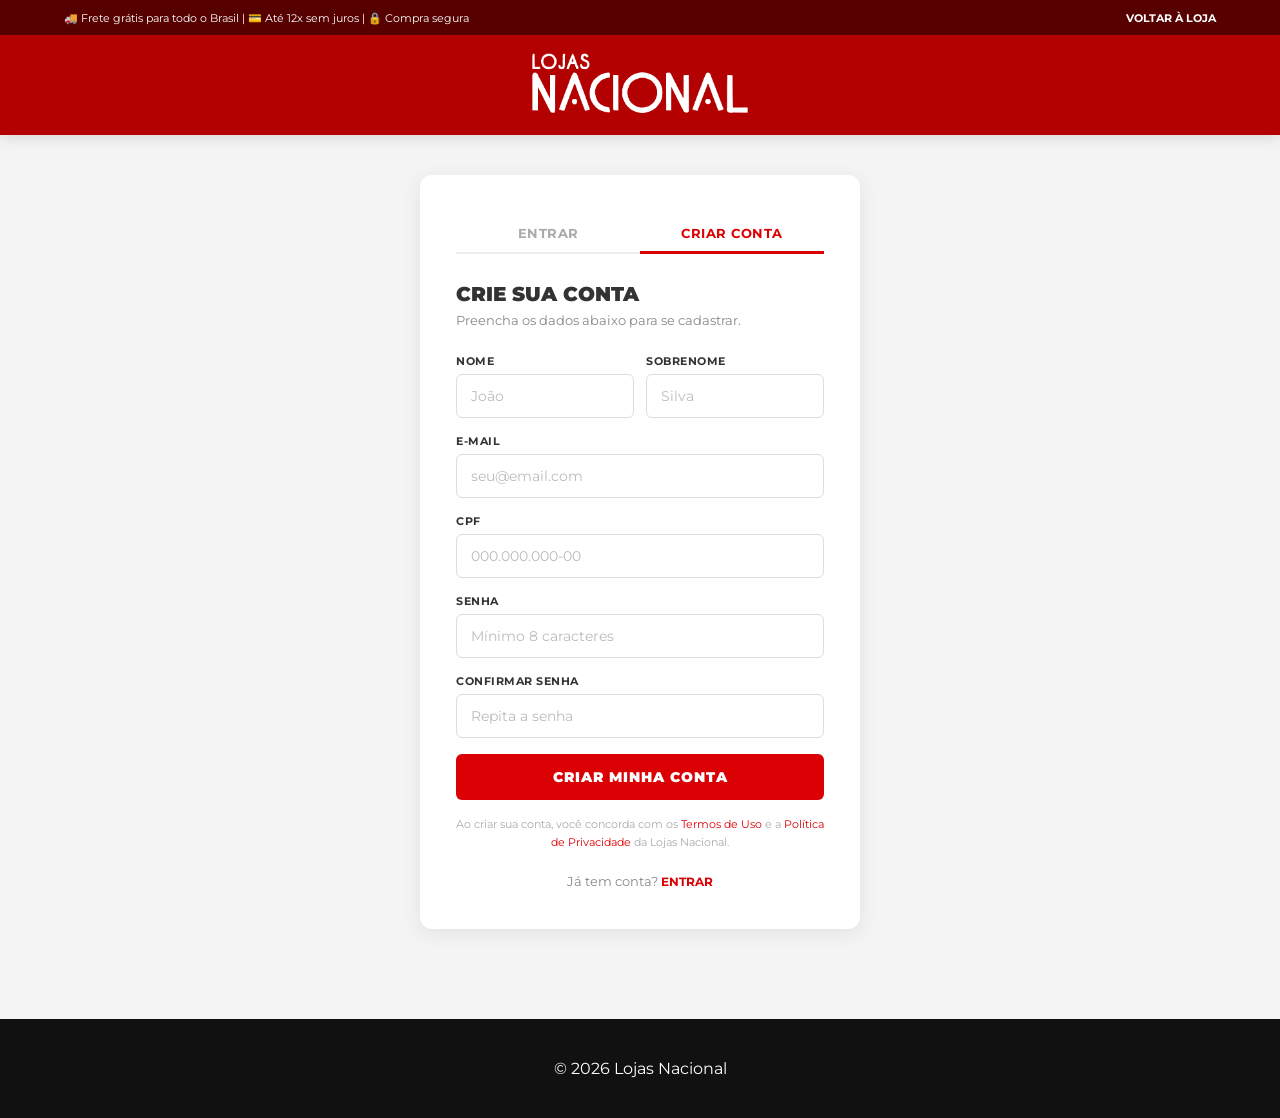
==== pages/cadastro.html @ df6f3bd4 "atualiiição do e-commerce" ====
<!DOCTYPE html>
<html lang="pt-BR">
<head>
  <meta charset="UTF-8">
  <meta name="viewport" content="width=device-width, initial-scale=1.0">
  <title>Cadastro - Lojas Nacional</title>
  <link rel="stylesheet" href="../assets/css/style.css">
  <link rel="stylesheet" href="../assets/css/auth.css">
  <link rel="icon" href="../assets/images/favicon/favicon.ico" type="image/x-icon">
</head>
<body>

  <header class="header">
    <div class="headerTopo">
      <div class="infoHeader">
        <p>🚚 Frete grátis para todo o Brasil | 💳 Até 12x sem juros | 🔒 Compra segura</p>
      </div>
      <div class="linksHeaderTopo">
        <a href="../index.html">Voltar à loja</a>
      </div>
    </div>
    <div class="headerMain" style="justify-content: center;">
      <a href="../index.html">
        <img src="../assets/images/Logo_FundoTransp.png" alt="Lojas Nacional" class="logo">
      </a>
    </div>
  </header>

  <div class="auth-page">
    <div class="auth-wrapper">
      <div class="auth-card">

        <div class="auth-tab-bar">
          <a href="login.html" class="auth-tab">Entrar</a>
          <a href="cadastro.html" class="auth-tab active">Criar Conta</a>
        </div>

        <h1 class="auth-title">Crie sua conta</h1>
        <p class="auth-sub">Preencha os dados abaixo para se cadastrar.</p>

        <form class="auth-form" action="#" method="POST">

          <div class="auth-field-row">
            <div class="auth-field">
              <label for="nome">Nome</label>
              <input type="text" id="nome" name="nome" placeholder="João" required>
            </div>
            <div class="auth-field">
              <label for="sobrenome">Sobrenome</label>
              <input type="text" id="sobrenome" name="sobrenome" placeholder="Silva" required>
            </div>
          </div>

          <div class="auth-field">
            <label for="email">E-mail</label>
            <input type="email" id="email" name="email" placeholder="seu@email.com" required>
          </div>

          <div class="auth-field">
            <label for="cpf">CPF</label>
            <input type="text" id="cpf" name="cpf" placeholder="000.000.000-00" maxlength="14" required>
          </div>

          <div class="auth-field">
            <label for="senha">Senha</label>
            <input type="password" id="senha" name="senha" placeholder="Mínimo 8 caracteres" minlength="8" required>
          </div>

          <div class="auth-field">
            <label for="senha-confirm">Confirmar senha</label>
            <input type="password" id="senha-confirm" name="senha-confirm" placeholder="Repita a senha" required>
          </div>

          <button type="submit" class="auth-btn-primary">Criar minha conta</button>

        </form>

        <p class="auth-terms">
          Ao criar sua conta, você concorda com os
          <a href="#">Termos de Uso</a> e a <a href="#">Política de Privacidade</a>
          da Lojas Nacional.
        </p>

        <p class="auth-switch">Já tem conta? <a href="login.html">Entrar</a></p>

      </div>
    </div>
  </div>

  <footer class="footer">
    <p>© 2026 Lojas Nacional</p>
  </footer>

</body>
</html>
---- assets/css/style.css ----
/* Importação da Fonte */
@import url('https://fonts.googleapis.com/css2?family=Montserrat:wght@400;700;900&display=swap');

:root {
    --primary: #db0004;
    --primary-dark: #560000;
    --primary-main: #b30000;
    --secondary: #ffffff;
    --text-white: #ffffff;
    --text-dark: #333333;
    --gray-bg: #f4f4f4;
    --shadow: 0 4px 12px rgba(0, 0, 0, 0.1);
    --header-height: 135px;
    --transition: all 0.3s cubic-bezier(0.4, 0, 0.2, 1);
}

/* Variáveis para Dark Mode */
[data-theme="dark"] {
    --gray-bg: #121212;
    --text-dark: #f4f4f4;
    --secondary: #1e1e1e;
    --shadow: 0 4px 12px rgba(0, 0, 0, 0.5);
}

* { margin: 0; padding: 0; box-sizing: border-box; font-family: 'Montserrat', sans-serif; }

body {
    background: var(--gray-bg);
    color: var(--text-dark);
    transition: background 0.3s ease;
    padding-top: var(--header-height); /* Evita que o conteúdo suba para baixo do header fixo */
}

/* --- HEADER DINÂMICO --- */
.header {
    display: flex;
    flex-direction: column;
    position: fixed;
    top: 0;
    width: 100%;
    z-index: 1000;
    transition: var(--transition);
    box-shadow: var(--shadow);
}

/* Estados do JS */
.header.scrolled { transform: translateY(-35px); } /* Sobe o topo de promoções */
.header.hide { transform: translateY(-100%); }   /* Esconde tudo ao rolar pra baixo */

/* TOPO */
.headerTopo {
    display: flex;
    justify-content: space-between;
    align-items: center;
    background: var(--primary-dark);
    color: var(--text-white);
    height: 35px;
    padding: 0 5%;
    font-size: 11px;
}

.infoHeader { overflow: hidden; flex: 1; }
.marquee-track {
    display: inline-flex;
    white-space: nowrap;
    animation: marquee 25s linear infinite;
}
@keyframes marquee {
    from { transform: translateX(0); }
    to   { transform: translateX(-50%); }
}

.linksHeaderTopo { display: flex; align-items: center; gap: 15px; }
.linksHeaderTopo a { color: var(--text-white); text-decoration: none; text-transform: uppercase; font-weight: 700; }

.theme-btn {
    background: transparent;
    border: 1px solid white;
    color: white;
    padding: 2px 8px;
    border-radius: 4px;
    cursor: pointer;
}

/* HEADER PRINCIPAL */
.headerMain {
    display: flex;
    justify-content: space-between;
    align-items: center;
    background: var(--primary-main);
    padding: 0 5%;
    height: 100px;
    transition: var(--transition);
}

.logo { height: 60px; transition: 0.3s; }

/* BUSCA */
.search-bar {
    display: flex;
    flex: 1;
    max-width: 500px;
    margin: 0 40px;
    height: 45px;
}
.search-bar input {
    width: 100%;
    padding: 0 15px;
    border-radius: 5px 0 0 5px;
    border: none;
    outline: none;
}
.search-bar button {
    padding: 0 15px;
    background: white;
    border: none;
    border-left: 1px solid #ddd;
    border-radius: 0 5px 5px 0;
    cursor: pointer;
}
.search-bar button img { width: 18px; }

/* NAV */
.nav { display: flex; align-items: center; gap: 20px; }
.nav a {
    color: white;
    text-decoration: none;
    font-weight: 700;
    font-size: 13px;
    text-transform: uppercase;
}
.nav-active { border-bottom: 2px solid white; }

.cart-link {
    background: rgba(0,0,0,0.2);
    padding: 8px 15px;
    border-radius: 20px;
}

/* CARDS DE PRODUTO (Dark Mode Adaptável) */
.product-card {
    background: var(--secondary);
    color: var(--text-dark);
    padding: 20px;
    border-radius: 12px;
    box-shadow: var(--shadow);
}
.container {
    height: 100%;
    margin: 30px 60px;
}

/* --- BANNER --- */
.banner {
    display: grid;
    grid-template-columns: 2fr 1fr; /* 2 partes para o grande, 1 para os pequenos */
    grid-template-rows: 190px 190px; /* Define uma altura fixa para as duas linhas */
    gap: 15px;
    padding: 20px 5%;
    max-width: 1400px;
    margin: 0 auto;
}

/* BANNER PRINCIPAL (ESQUERDA) */
.bannerDestaque {
    grid-row: 1 / span 2;
    position: relative;
    /* Usando sua imagem de fundo */
    background-image: linear-gradient(rgba(0,0,0,0.4), rgba(0,0,0,0.4)), 
                      url('../images/FotoDestaquePrincipal.jpeg');
    background-size: cover;
    background-position: center;
    border-radius: 15px;
    display: flex;
    justify-content: center; /* Centraliza horizontalmente */
    padding: 30px; /* Espaço das bordas */
    height: 100%; /* Garante que ocupa a altura do grid */
}

.bannerConteudo {
    display: flex;
    flex-direction: column;
    justify-content: space-between; /* Título no topo, botão no fim */
    align-items: center; /* Centraliza os itens na largura */
    height: 100%; /* Ocupa toda a altura disponível do banner */
    width: 100%;
}

.bannerConteudo h2 {
    font-size: 2.8rem;
    font-weight: 900;
    color: white;
    text-transform: uppercase;
    text-align: center;
    margin: 0; /* Remove margens que podem desalinhá-lo */
}

.bannerConteudo button {
    background-color: var(--primary);
    color: white;
    border: none;
    padding: 15px 40px;
    font-weight: 800;
    text-transform: uppercase;
    border-radius: 5px;
    cursor: pointer;
    transition: 0.3s;
    /* Garante que o botão não suba */
    margin-top: auto; 
}

.bannerConteudo button:hover {
    background-color: var(--primary-main);
    transform: scale(1.05);
}

/* BANNERS MENORES (DIREITA) */
.bannerMenor {
    background-size: cover;
    background-position: center;
    border-radius: 15px;
    display: flex;
    justify-content: center;
    align-items: center;
    color: white;
    transition: 0.3s;
    cursor: pointer;
    position: relative;
}

.bannerMenor h1 {
    font-size: 1.5rem;
    font-weight: 800;
    text-transform: uppercase;
    z-index: 2;
    text-shadow: 2px 2px 5px rgba(0,0,0,0.5);
}

.destaque1 {
    background-image: linear-gradient(rgba(0,0,0,0.3), rgba(0,0,0,0.3)), url('../images/FotoDestaque1.jpeg');
}

.destaque2 {
    background-image: linear-gradient(rgba(0,0,0,0.3), rgba(0,0,0,0.3)), url('../images/FotoDestaque2.jpeg');
}

.bannerMenor:hover {
    transform: translateY(-5px);
    filter: brightness(1.1);
}

/* RESPONSIVIDADE (Celular) */
@media (max-width: 900px) {
    .banner {
        grid-template-columns: 1fr;
        grid-template-rows: auto;
        height: auto;
    }
    .bannerDestaque {
        grid-row: auto;
        height: 350px;
        padding: 20px;
    }
    .bannerConteudo h2 { font-size: 1.8rem; }
}
.categorias-container {
    padding: 40px 5%;
    background-color: var(--secondary-color);
    width: 100%;
    display: flex;
    flex-direction: column;
    align-items: center; /* Centraliza o título e o grid na página */
}

.categorias-grid {
    display: flex;
    justify-content: center; /* Centraliza os itens horizontalmente */
    flex-wrap: wrap;        /* Faz os itens descerem para a linha de baixo se não couberem */
    gap: 30px;              /* Aumenta o afastamento entre os ícones */
    width: 100%;
    max-width: 1200px;      /* Impede que os ícones fiquem espalhados demais em telas ultra-wide */
}

.categoria-item {
    display: flex;
    flex-direction: column;
    align-items: center;
    width: 110px;           /* Largura fixa para manter o alinhamento do texto */
    transition: transform 0.3s ease;
}

.categoria-item:hover {
    transform: translateY(-5px);
}

.categoria-item .circulo {
    width: 90px;
    height: 90px;
    background-color: #f9f9f9;
    border-radius: 50%;
    display: flex;
    justify-content: center;
    align-items: center;
    border: 1px solid #eeeeee;
    margin-bottom: 12px;
    overflow: hidden;
    transition: 0.3s;
    /* O SEGREDO ESTÁ AQUI: */
    padding: 15px; /* Cria o afastamento interno para a imagem não tocar na borda */
}

.categoria-item:hover .circulo {
    border-color: var(--primary-color);
    box-shadow: 0 4px 15px rgba(0,0,0,0.1);
}

.categoria-item img {
    width: 100%;
    height: 100%;
    /* Garante que a imagem apareça inteira sem cortes */
    object-fit: contain; 
}

.categoria-item span {
    font-size: 13px;
    font-weight: 600;
    color: var(--text-color-dark);
    text-align: center;
}



/* --- PRODUTOS --- */
.products {
    display: grid;
    grid-template-columns: repeat(auto-fit, minmax(280px, 1fr));
    gap: 30px;
    padding: 50px 5%;
    max-width: 1300px;
    margin: 0 auto;
}

.product-card {
    background: white;
    padding: 20px;
    border-radius: 12px;
    text-align: center;
    box-shadow: 0 2px 8px rgba(0,0,0,0.05);
    transition: 0.3s;
}

.product-card:hover {
    transform: translateY(-5px);
    box-shadow: var(--shadow);
}

.product-card img {
    width: 100%;
    height: 200px;
    object-fit: contain; /* Melhor para fotos de produtos não cortarem */
    margin-bottom: 15px;
}

.product-card h3 {
    font-size: 1.1rem;
    margin-bottom: 10px;
}

.product-card p {
    color: var(--primary);
    font-weight: 900;
    font-size: 1.4rem;
    margin-bottom: 15px;
}

.product-card button {
    background: var(--primary);
    color: white;
    border: none;
    padding: 12px 30px;
    border-radius: 5px;
    font-weight: 700;
    text-transform: uppercase;
    cursor: pointer;
    width: 100%;
    transition: 0.3s;
}

.product-card button:hover {
    background: var(--primary-main);
}

/* --- FOOTER --- */
.footer {
    text-align: center;
    padding: 40px;
    background: #111;
    color: white;
    margin-top: 50px;
}

/* --- AJUSTES DE RESPONSIVIDADE GERAL --- */

/* Ajuste do Container principal para não "esmagar" no celular */
.container {
    height: 100%;
    margin: 20px auto;
    padding: 0 15px; /* Reduzi a margem lateral de 60px para 15px em telas menores */
}

/* --- HEADER RESPONSIVO --- */
@media (max-width: 768px) {
    .headerTopo {
        display: none; /* Esconde o topo com frete grátis no celular para economizar espaço */
    }

    .headerMain {
        flex-direction: column; /* Empilha Logo, Busca e Nav */
        height: auto;
        padding: 15px;
        gap: 15px;
    }

    .search-bar {
        margin: 0;
        width: 100%; /* Busca ocupa a largura toda */
        order: 2;    /* Fica no meio */
    }

    .logo {
        height: 50px;
        order: 1;    /* Fica no topo */
    }

    nav {
        order: 3;    /* Links ficam embaixo */
        display: flex;
        justify-content: center;
        flex-wrap: wrap;
        gap: 10px;
    }

    nav a {
        margin-left: 0;
        font-size: 12px;
    }
}

/* --- BANNER RESPONSIVO (Refinado) --- */
@media (max-width: 900px) {
    .banner {
        grid-template-columns: 1fr; /* Vira uma coluna única */
        grid-template-rows: auto;
        padding: 10px;
    }

    .bannerDestaque {
        grid-row: auto;
        height: 300px; /* Altura fixa para não ficar gigante */
    }

    .bannerConteudo h2 {
        font-size: 1.8rem;
    }

    .bannerMenor {
        height: 150px; /* Altura menor para os banners secundários */
    }
}

/* --- GRID DE PRODUTOS --- */
/* O auto-fit que você já usa é ótimo, apenas ajuste o tamanho mínimo */
.products {
    grid-template-columns: repeat(auto-fit, minmax(160px, 1fr)); /* Cabe 2 produtos por linha no celular */
    gap: 15px;
    padding: 20px 0;
}

@media (max-width: 480px) {
    .product-card {
        padding: 10px;
    }
    
    .product-card h3 {
        font-size: 0.9rem;
    }
    
    .product-card p {
        font-size: 1.1rem;
    }

    .product-card img {
        height: 150px;
    }
}

/* --- CATEGORIAS --- */
/* Adiciona um scroll horizontal se os ícones não couberem */
@media (max-width: 600px) {
    .categorias-grid {
        justify-content: flex-start;
        overflow-x: auto;
        padding: 10px;
        flex-wrap: nowrap; /* Força o scroll horizontal no mobile */
        -webkit-overflow-scrolling: touch;
    }
    
    .categoria-item {
        flex: 0 0 auto; /* Impede os ícones de encolherem */
    }
}
---- assets/css/auth.css ----
.auth-page {
    background: #f4f4f4;
    min-height: calc(100vh - 135px);
    display: flex;
    align-items: center;
    justify-content: center;
    padding: 40px 16px;
}

.auth-wrapper {
    width: 100%;
    display: flex;
    justify-content: center;
}

.auth-card {
    background: white;
    border-radius: 12px;
    padding: 40px 36px;
    width: 100%;
    max-width: 440px;
    box-shadow: 0 4px 20px rgba(0, 0, 0, 0.08);
}


.auth-tab-bar {
    display: flex;
    border-bottom: 2px solid #eeeeee;
    margin-bottom: 28px;
}

.auth-tab {
    flex: 1;
    padding: 10px;
    text-align: center;
    font-size: 13px;
    font-weight: 700;
    text-transform: uppercase;
    text-decoration: none;
    color: #aaaaaa;
    border-bottom: 3px solid transparent;
    margin-bottom: -2px;
    transition: 0.2s;
    letter-spacing: 0.5px;
}

.auth-tab.active {
    color: #db0004;
    border-bottom-color: #db0004;
}

.auth-tab:hover:not(.active) {
    color: #333333;
}


.auth-title {
    font-size: 20px;
    font-weight: 900;
    color: #333333;
    text-transform: uppercase;
    margin-bottom: 6px;
}

.auth-sub {
    font-size: 13px;
    color: #888888;
    margin-bottom: 26px;
}


.auth-form {
    display: flex;
    flex-direction: column;
}

.auth-field {
    margin-bottom: 16px;
    display: flex;
    flex-direction: column;
}

.auth-field label {
    font-size: 11px;
    font-weight: 700;
    text-transform: uppercase;
    color: #333333;
    margin-bottom: 6px;
    letter-spacing: 0.5px;
}

.auth-field input {
    padding: 12px 14px;
    border: 1.5px solid #dddddd;
    border-radius: 6px;
    font-size: 14px;
    font-family: 'Montserrat', sans-serif;
    color: #333333;
    outline: none;
    transition: border-color 0.2s;
    background: white;
}

.auth-field input:focus {
    border-color: #db0004;
}

.auth-field input::placeholder {
    color: #bbbbbb;
}


.auth-field-row {
    display: flex;
    gap: 12px;
    width: 100%;
    overflow: hidden;
}

.auth-field-row .auth-field {
    flex: 1;
    min-width: 0;
}


.auth-field-row .auth-field {
    flex: 1;
}


.auth-forgot {
    display: block;
    text-align: right;
    font-size: 11px;
    color: #db0004;
    font-weight: 700;
    text-decoration: none;
    text-transform: uppercase;
    letter-spacing: 0.5px;
    margin-top: -8px;
    margin-bottom: 20px;
    transition: opacity 0.2s;
}

.auth-forgot:hover {
    text-decoration: underline;
}


.auth-btn-primary {
    width: 100%;
    padding: 14px;
    background: #db0004;
    color: white;
    border: none;
    border-radius: 6px;
    font-size: 14px;
    font-weight: 900;
    text-transform: uppercase;
    letter-spacing: 1px;
    font-family: 'Montserrat', sans-serif;
    cursor: pointer;
    transition: background 0.2s;
}

.auth-btn-primary:hover {
    background: #b30000;
}


.auth-divider {
    display: flex;
    align-items: center;
    gap: 10px;
    margin: 20px 0;
}

.auth-divider-line {
    flex: 1;
    height: 1px;
    background: #eeeeee;
    display: block;
}

.auth-divider-text {
    font-size: 12px;
    color: #aaaaaa;
    font-weight: 600;
}


.auth-btn-google {
    width: 100%;
    padding: 12px;
    background: white;
    border: 1.5px solid #dddddd;
    border-radius: 6px;
    font-size: 13px;
    font-weight: 700;
    font-family: 'Montserrat', sans-serif;
    color: #333333;
    cursor: pointer;
    display: flex;
    align-items: center;
    justify-content: center;
    gap: 10px;
    transition: background 0.2s;
}

.auth-btn-google:hover {
    background: #f8f8f8;
}


.auth-switch {
    text-align: center;
    margin-top: 22px;
    font-size: 13px;
    color: #888888;
}

.auth-switch a {
    color: #db0004;
    font-weight: 700;
    text-decoration: none;
    text-transform: uppercase;
    font-size: 12px;
}

.auth-switch a:hover {
    text-decoration: underline;
}

.auth-terms {
    font-size: 11px;
    color: #aaaaaa;
    text-align: center;
    margin-top: 16px;
    line-height: 1.6;
}

.auth-terms a {
    color: #db0004;
    text-decoration: none;
}

.auth-terms a:hover {
    text-decoration: underline;
}


@media (max-width: 480px) {
    .auth-card {
        padding: 28px 20px;
    }

    .auth-field-row {
        flex-direction: column;
        gap: 0;
    }

    .auth-title {
        font-size: 17px;
    }
}
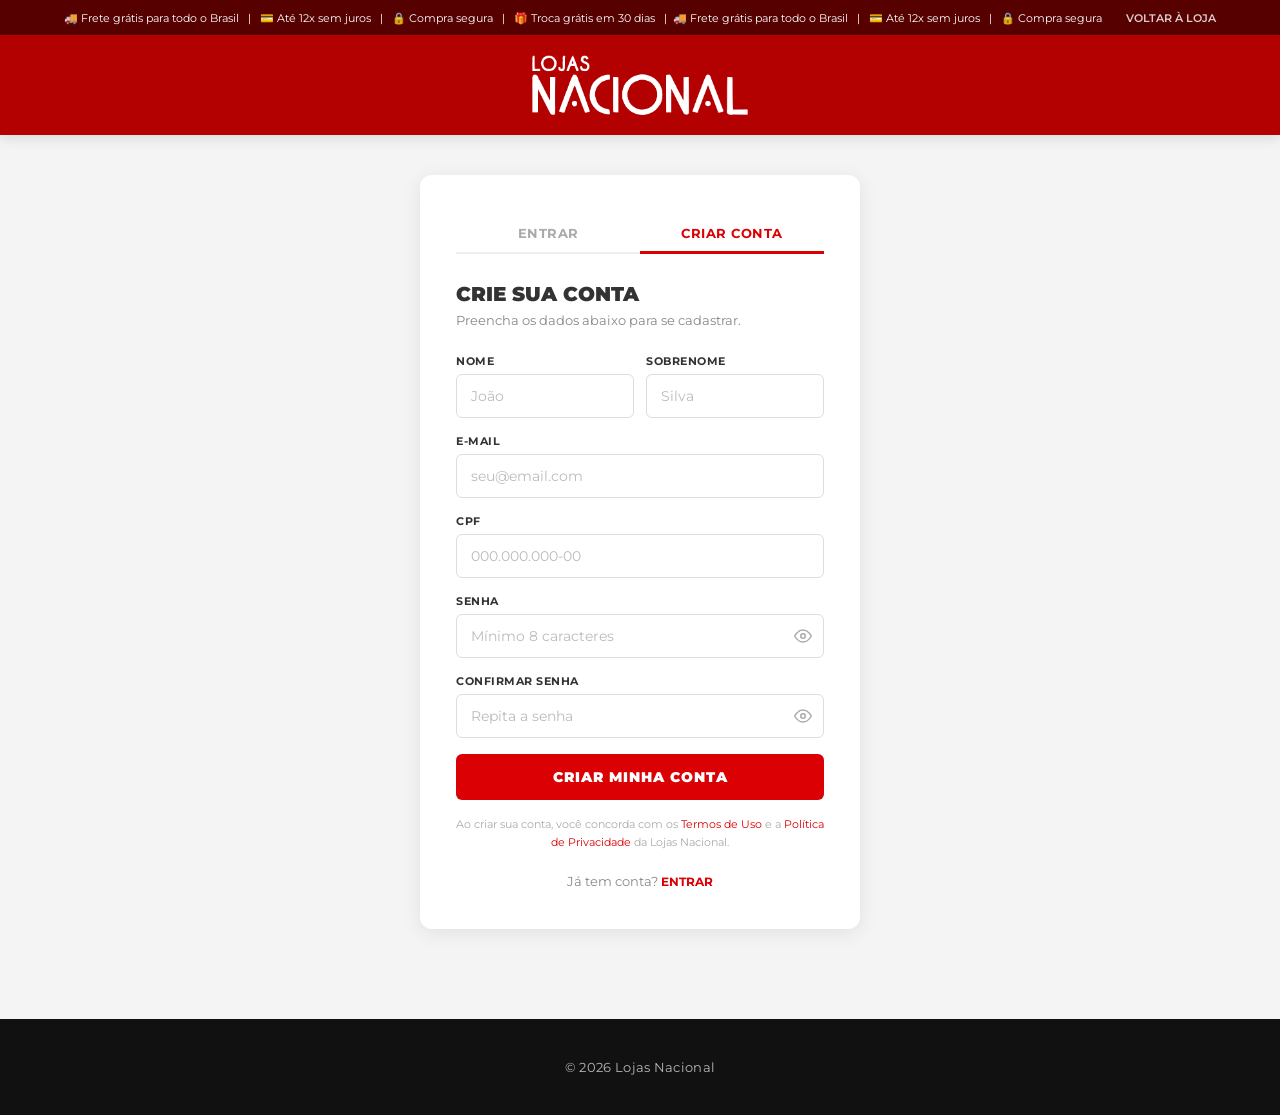
==== commit dec29188: "Atualização Carrinho" ====
--- a/pages/cadastro.html
+++ b/pages/cadastro.html
@@ -13,7 +13,12 @@
   <header class="header">
     <div class="headerTopo">
       <div class="infoHeader">
-        <p>🚚 Frete grátis para todo o Brasil | 💳 Até 12x sem juros | 🔒 Compra segura</p>
+        <div class="marquee-wrap">
+          <div class="marquee-track">
+            <span>🚚 Frete grátis para todo o Brasil &nbsp;&nbsp;|&nbsp;&nbsp; 💳 Até 12x sem juros &nbsp;&nbsp;|&nbsp;&nbsp; 🔒 Compra segura &nbsp;&nbsp;|&nbsp;&nbsp; 🎁 Troca grátis em 30 dias &nbsp;&nbsp;|&nbsp;&nbsp;</span>
+            <span>🚚 Frete grátis para todo o Brasil &nbsp;&nbsp;|&nbsp;&nbsp; 💳 Até 12x sem juros &nbsp;&nbsp;|&nbsp;&nbsp; 🔒 Compra segura &nbsp;&nbsp;|&nbsp;&nbsp; 🎁 Troca grátis em 30 dias &nbsp;&nbsp;|&nbsp;&nbsp;</span>
+          </div>
+        </div>
       </div>
       <div class="linksHeaderTopo">
         <a href="../index.html">Voltar à loja</a>
@@ -38,40 +43,64 @@
         <h1 class="auth-title">Crie sua conta</h1>
         <p class="auth-sub">Preencha os dados abaixo para se cadastrar.</p>
 
-        <form class="auth-form" action="#" method="POST">
+        <form class="auth-form" id="cadastroForm" action="#" method="POST" novalidate>
 
           <div class="auth-field-row">
-            <div class="auth-field">
+            <div class="auth-field" id="field-nome">
               <label for="nome">Nome</label>
               <input type="text" id="nome" name="nome" placeholder="João" required>
-            </div>
-            <div class="auth-field">
+              <span class="auth-error-msg" id="err-nome">Informe seu nome.</span>
+            </div>
+            <div class="auth-field" id="field-sobrenome">
               <label for="sobrenome">Sobrenome</label>
               <input type="text" id="sobrenome" name="sobrenome" placeholder="Silva" required>
-            </div>
-          </div>
-
-          <div class="auth-field">
+              <span class="auth-error-msg" id="err-sobrenome">Informe seu sobrenome.</span>
+            </div>
+          </div>
+
+          <div class="auth-field" id="field-email">
             <label for="email">E-mail</label>
             <input type="email" id="email" name="email" placeholder="seu@email.com" required>
-          </div>
-
-          <div class="auth-field">
+            <span class="auth-error-msg" id="err-email">Informe um e-mail válido.</span>
+          </div>
+
+          <div class="auth-field" id="field-cpf">
             <label for="cpf">CPF</label>
             <input type="text" id="cpf" name="cpf" placeholder="000.000.000-00" maxlength="14" required>
-          </div>
-
-          <div class="auth-field">
+            <span class="auth-error-msg" id="err-cpf">Informe um CPF válido.</span>
+          </div>
+
+          <div class="auth-field" id="field-senha">
             <label for="senha">Senha</label>
-            <input type="password" id="senha" name="senha" placeholder="Mínimo 8 caracteres" minlength="8" required>
-          </div>
-
-          <div class="auth-field">
+            <div class="auth-field-wrap">
+              <input type="password" id="senha" name="senha" placeholder="Mínimo 8 caracteres" minlength="8" required>
+              <button type="button" class="auth-toggle-pass" aria-label="Mostrar senha" onclick="togglePass('senha', this)">
+                <svg width="18" height="18" fill="none" stroke="currentColor" stroke-width="2" viewBox="0 0 24 24"><path d="M1 12s4-8 11-8 11 8 11 8-4 8-11 8-11-8-11-8z"/><circle cx="12" cy="12" r="3"/></svg>
+              </button>
+            </div>
+            <div class="auth-strength" id="strengthMeter" style="display:none">
+              <div class="auth-strength-bars">
+                <div class="auth-strength-bar" id="bar1"></div>
+                <div class="auth-strength-bar" id="bar2"></div>
+                <div class="auth-strength-bar" id="bar3"></div>
+              </div>
+              <span class="auth-strength-label" id="strengthLabel"></span>
+            </div>
+            <span class="auth-error-msg" id="err-senha">Mínimo de 8 caracteres.</span>
+          </div>
+
+          <div class="auth-field" id="field-confirm">
             <label for="senha-confirm">Confirmar senha</label>
-            <input type="password" id="senha-confirm" name="senha-confirm" placeholder="Repita a senha" required>
-          </div>
-
-          <button type="submit" class="auth-btn-primary">Criar minha conta</button>
+            <div class="auth-field-wrap">
+              <input type="password" id="senha-confirm" name="senha-confirm" placeholder="Repita a senha" required>
+              <button type="button" class="auth-toggle-pass" aria-label="Mostrar senha" onclick="togglePass('senha-confirm', this)">
+                <svg width="18" height="18" fill="none" stroke="currentColor" stroke-width="2" viewBox="0 0 24 24"><path d="M1 12s4-8 11-8 11 8 11 8-4 8-11 8-11-8-11-8z"/><circle cx="12" cy="12" r="3"/></svg>
+              </button>
+            </div>
+            <span class="auth-error-msg" id="err-confirm">As senhas não coincidem.</span>
+          </div>
+
+          <button type="submit" class="auth-btn-primary" id="btnCadastro">Criar minha conta</button>
 
         </form>
 
@@ -91,5 +120,98 @@
     <p>© 2026 Lojas Nacional</p>
   </footer>
 
+  <script>
+    function togglePass(inputId, btn) {
+      const input = document.getElementById(inputId);
+      const isHidden = input.type === 'password';
+      input.type = isHidden ? 'text' : 'password';
+      btn.innerHTML = isHidden
+        ? '<svg width="18" height="18" fill="none" stroke="currentColor" stroke-width="2" viewBox="0 0 24 24"><path d="M17.94 17.94A10.07 10.07 0 0 1 12 20c-7 0-11-8-11-8a18.45 18.45 0 0 1 5.06-5.94M9.9 4.24A9.12 9.12 0 0 1 12 4c7 0 11 8 11 8a18.5 18.5 0 0 1-2.16 3.19M1 1l22 22"/></svg>'
+        : '<svg width="18" height="18" fill="none" stroke="currentColor" stroke-width="2" viewBox="0 0 24 24"><path d="M1 12s4-8 11-8 11 8 11 8-4 8-11 8-11-8-11-8z"/><circle cx="12" cy="12" r="3"/></svg>';
+    }
+
+    // Máscara CPF
+    document.getElementById('cpf').addEventListener('input', function() {
+      let v = this.value.replace(/\D/g, '').slice(0, 11);
+      if (v.length > 9)      v = v.replace(/(\d{3})(\d{3})(\d{3})(\d{1,2})/, '$1.$2.$3-$4');
+      else if (v.length > 6) v = v.replace(/(\d{3})(\d{3})(\d{1,3})/, '$1.$2.$3');
+      else if (v.length > 3) v = v.replace(/(\d{3})(\d{1,3})/, '$1.$2');
+      this.value = v;
+    });
+
+    // Força da senha
+    document.getElementById('senha').addEventListener('input', function() {
+      const val = this.value;
+      const meter = document.getElementById('strengthMeter');
+      if (!val) { meter.style.display = 'none'; return; }
+      meter.style.display = 'block';
+
+      let score = 0;
+      if (val.length >= 8) score++;
+      if (/[A-Z]/.test(val) && /[a-z]/.test(val)) score++;
+      if (/\d/.test(val) && /[^A-Za-z0-9]/.test(val)) score++;
+
+      const bars   = [document.getElementById('bar1'), document.getElementById('bar2'), document.getElementById('bar3')];
+      const label  = document.getElementById('strengthLabel');
+      const levels = [
+        { cls: 'weak',   text: 'Fraca' },
+        { cls: 'medium', text: 'Média' },
+        { cls: 'strong', text: 'Forte' },
+      ];
+      bars.forEach((b, i) => { b.className = 'auth-strength-bar' + (i < score ? ' ' + levels[score - 1].cls : ''); });
+      label.className = 'auth-strength-label' + (score ? ' ' + levels[score - 1].cls : '');
+      label.textContent = score ? levels[score - 1].text : '';
+    });
+
+    function validateField(inputOrId, fieldId, errId, checkFn) {
+      const input = typeof inputOrId === 'string' ? document.getElementById(inputOrId) : inputOrId;
+      const field = document.getElementById(fieldId);
+      const msg   = document.getElementById(errId);
+      if (!checkFn(input.value)) {
+        field.classList.remove('valid'); field.classList.add('error');
+        if (msg) msg.style.display = 'block';
+        return false;
+      }
+      field.classList.remove('error'); field.classList.add('valid');
+      if (msg) msg.style.display = 'none';
+      return true;
+    }
+
+    function addLiveValidation(id, fieldId, errId, checkFn) {
+      const el = document.getElementById(id);
+      el.addEventListener('blur',  () => validateField(el, fieldId, errId, checkFn));
+      el.addEventListener('input', () => {
+        if (document.getElementById(fieldId).classList.contains('error'))
+          validateField(el, fieldId, errId, checkFn);
+      });
+    }
+
+    addLiveValidation('nome',         'field-nome',      'err-nome',      v => v.trim().length > 0);
+    addLiveValidation('sobrenome',    'field-sobrenome', 'err-sobrenome', v => v.trim().length > 0);
+    addLiveValidation('email',        'field-email',     'err-email',     v => /^[^\s@]+@[^\s@]+\.[^\s@]+$/.test(v.trim()));
+    addLiveValidation('cpf',          'field-cpf',       'err-cpf',       v => v.replace(/\D/g,'').length === 11);
+    addLiveValidation('senha',        'field-senha',     'err-senha',     v => v.length >= 8);
+    addLiveValidation('senha-confirm','field-confirm',   'err-confirm',   v => v === document.getElementById('senha').value && v.length > 0);
+
+    document.getElementById('cadastroForm').addEventListener('submit', function(e) {
+      e.preventDefault();
+      const checks = [
+        validateField('nome',         'field-nome',      'err-nome',      v => v.trim().length > 0),
+        validateField('sobrenome',    'field-sobrenome', 'err-sobrenome', v => v.trim().length > 0),
+        validateField('email',        'field-email',     'err-email',     v => /^[^\s@]+@[^\s@]+\.[^\s@]+$/.test(v.trim())),
+        validateField('cpf',          'field-cpf',       'err-cpf',       v => v.replace(/\D/g,'').length === 11),
+        validateField('senha',        'field-senha',     'err-senha',     v => v.length >= 8),
+        validateField('senha-confirm','field-confirm',   'err-confirm',   v => v === document.getElementById('senha').value && v.length > 0),
+      ];
+      if (checks.includes(false)) return;
+
+      const btn = document.getElementById('btnCadastro');
+      const original = btn.textContent;
+      btn.disabled = true;
+      btn.innerHTML = '<span class="btn-spinner"></span>Aguarde...';
+      setTimeout(() => { btn.disabled = false; btn.textContent = original; }, 2000);
+    });
+  </script>
+
 </body>
 </html>
--- a/assets/css/style.css
+++ b/assets/css/style.css
@@ -1,511 +1,1254 @@
 /* Importação da Fonte */
-@import url('https://fonts.googleapis.com/css2?family=Montserrat:wght@400;700;900&display=swap');
-
+@import url('https://fonts.googleapis.com/css2?family=Montserrat:wght@400;600;700;900&display=swap');
+
+/* ==============================
+   VARIÁVEIS
+   ============================== */
 :root {
-    --primary: #db0004;
-    --primary-dark: #560000;
-    --primary-main: #b30000;
-    --secondary: #ffffff;
-    --text-white: #ffffff;
-    --text-dark: #333333;
-    --gray-bg: #f4f4f4;
-    --shadow: 0 4px 12px rgba(0, 0, 0, 0.1);
-    --header-height: 135px;
-    --transition: all 0.3s cubic-bezier(0.4, 0, 0.2, 1);
-}
-
-/* Variáveis para Dark Mode */
+  --primary: #db0004;
+  --primary-dark: #560000;
+  --primary-main: #b30000;
+  --secondary: #ffffff;
+  --text-white: #ffffff;
+  --text-dark: #333333;
+  --gray-bg: #f4f4f4;
+  --shadow: 0 4px 12px rgba(0, 0, 0, 0.1);
+  --shadow-hover: 0 12px 28px rgba(0, 0, 0, 0.15);
+  --header-height: 135px;
+  --transition: all 0.3s cubic-bezier(0.4, 0, 0.2, 1);
+  --radius: 12px;
+  --radius-sm: 6px;
+}
+
 [data-theme="dark"] {
-    --gray-bg: #121212;
-    --text-dark: #f4f4f4;
-    --secondary: #1e1e1e;
-    --shadow: 0 4px 12px rgba(0, 0, 0, 0.5);
-}
-
-* { margin: 0; padding: 0; box-sizing: border-box; font-family: 'Montserrat', sans-serif; }
+  --gray-bg: #121212;
+  --text-dark: #f4f4f4;
+  --secondary: #1e1e1e;
+  --shadow: 0 4px 12px rgba(0, 0, 0, 0.5);
+  --shadow-hover: 0 12px 28px rgba(0, 0, 0, 0.6);
+}
+
+/* ==============================
+   RESET & BASE
+   ============================== */
+*, *::before, *::after {
+  margin: 0;
+  padding: 0;
+  box-sizing: border-box;
+  font-family: 'Montserrat', sans-serif;
+}
+
+html { scroll-behavior: smooth; }
 
 body {
-    background: var(--gray-bg);
-    color: var(--text-dark);
-    transition: background 0.3s ease;
-    padding-top: var(--header-height); /* Evita que o conteúdo suba para baixo do header fixo */
-}
-
-/* --- HEADER DINÂMICO --- */
+  background: var(--gray-bg);
+  color: var(--text-dark);
+  transition: background 0.3s ease, color 0.3s ease;
+  padding-top: var(--header-height);
+  overflow-x: hidden;
+}
+
+a { text-decoration: none; color: inherit; }
+img { max-width: 100%; display: block; }
+
+/* ==============================
+   LOADER DE CARREGAMENTO
+   ============================== */
+.page-loader {
+  position: fixed;
+  inset: 0;
+  background: var(--primary-dark);
+  z-index: 9999;
+  display: flex;
+  flex-direction: column;
+  align-items: center;
+  justify-content: center;
+  gap: 20px;
+  transition: opacity 0.6s ease, visibility 0.6s ease;
+}
+
+.page-loader.saindo {
+  opacity: 0;
+  visibility: hidden;
+}
+
+/* Logo animada */
+.loader-logo {
+  font-family: 'Montserrat', sans-serif;
+  font-size: 72px;
+  font-weight: 900;
+  color: var(--text-white);
+  line-height: 1;
+  animation: loader-pulso 1s ease-in-out infinite alternate;
+  position: relative;
+}
+
+.loader-logo::after {
+  content: '';
+  position: absolute;
+  bottom: -8px;
+  left: 50%;
+  transform: translateX(-50%);
+  width: 12px;
+  height: 4px;
+  background: var(--primary);
+  border-radius: 99px;
+  animation: loader-dot 1s ease-in-out infinite alternate;
+}
+
+@keyframes loader-pulso {
+  from { transform: scale(1);   opacity: 1; }
+  to   { transform: scale(1.1); opacity: 0.85; }
+}
+
+@keyframes loader-dot {
+  from { width: 12px; }
+  to   { width: 36px; }
+}
+
+/* Barra de progresso */
+.loader-barra {
+  width: 200px;
+  height: 4px;
+  background: rgba(255, 255, 255, 0.15);
+  border-radius: 99px;
+  overflow: hidden;
+}
+
+.loader-progresso {
+  height: 100%;
+  width: 0%;
+  background: var(--primary);
+  border-radius: 99px;
+  transition: width 0.1s linear;
+}
+
+/* Texto */
+.loader-texto {
+  font-size: 11px;
+  font-weight: 600;
+  color: rgba(255, 255, 255, 0.4);
+  text-transform: uppercase;
+  letter-spacing: 3px;
+}
+
+/* ==============================
+   HEADER
+   ============================== */
 .header {
-    display: flex;
-    flex-direction: column;
-    position: fixed;
-    top: 0;
+  display: flex;
+  flex-direction: column;
+  position: fixed;
+  top: 0;
+  width: 100%;
+  z-index: 1000;
+  transition: var(--transition);
+  box-shadow: var(--shadow);
+}
+
+.header.scrolled { transform: translateY(-35px); }
+.header.hide     { transform: translateY(-100%); }
+
+/* --- TOPO --- */
+.headerTopo {
+  display: flex;
+  justify-content: space-between;
+  align-items: center;
+  background: var(--primary-dark);
+  color: var(--text-white);
+  height: 35px;
+  padding: 0 5%;
+  font-size: 11px;
+  gap: 16px;
+}
+
+.infoHeader {
+  overflow: hidden;
+  flex: 1;
+  min-width: 0;
+}
+
+.marquee-wrap { overflow: hidden; width: 100%; }
+
+.marquee-track {
+  display: inline-flex;
+  white-space: nowrap;
+  animation: marquee 25s linear infinite;
+}
+
+.marquee-track:hover { animation-play-state: paused; }
+
+@keyframes marquee {
+  from { transform: translateX(0); }
+  to   { transform: translateX(-50%); }
+}
+
+/* Links do topo */
+.linksHeaderTopo {
+  display: flex;
+  align-items: center;
+  gap: 14px;
+  flex-shrink: 0;
+}
+
+.linksHeaderTopo a {
+  color: var(--text-white);
+  text-decoration: none;
+  font-size: 11px;
+  font-weight: 600;
+  text-transform: uppercase;
+  opacity: 0.8;
+  transition: opacity 0.2s;
+}
+
+.linksHeaderTopo a:hover { opacity: 1; }
+
+.lang-tag {
+  font-size: 11px;
+  opacity: 0.6;
+  cursor: pointer;
+  user-select: none;
+  transition: opacity 0.2s;
+}
+
+.lang-tag:hover { opacity: 1; }
+
+.link-login { font-weight: 700; }
+
+.link-cadastro {
+  background: var(--primary);
+  color: var(--text-white) !important;
+  opacity: 1 !important;
+  padding: 4px 14px;
+  border-radius: 99px;
+  font-size: 10.5px !important;
+  font-weight: 700 !important;
+  transition: background 0.2s !important;
+}
+
+.link-cadastro:hover { background: var(--primary-main) !important; }
+
+.theme-btn {
+  background: rgba(255, 255, 255, 0.1);
+  border: 1px solid rgba(255, 255, 255, 0.2);
+  color: white;
+  width: 26px;
+  height: 26px;
+  border-radius: 50%;
+  font-size: 12px;
+  display: flex;
+  align-items: center;
+  justify-content: center;
+  cursor: pointer;
+  transition: background 0.2s;
+  flex-shrink: 0;
+}
+
+.theme-btn:hover { background: rgba(255, 255, 255, 0.22); }
+
+/* --- HEADER PRINCIPAL --- */
+.headerMain {
+  display: flex;
+  justify-content: space-between;
+  align-items: center;
+  background: var(--primary-main);
+  padding: 0 5%;
+  height: 100px;
+  transition: var(--transition);
+  gap: 24px;
+}
+
+.logo-wrap { flex-shrink: 0; display: block; }
+.logo { height: 60px; transition: 0.3s; }
+.logo:hover { transform: scale(1.03); }
+
+/* --- BUSCA --- */
+.search-bar {
+  display: flex;
+  flex: 1;
+  max-width: 500px;
+  height: 45px;
+  margin: 0 auto;
+  position: relative;
+}
+
+.search-bar input {
+  width: 100%;
+  padding: 0 50px 0 18px;
+  border-radius: 99px;
+  border: 2px solid transparent;
+  outline: none;
+  font-size: 14px;
+  font-family: 'Montserrat', sans-serif;
+  background: rgba(255, 255, 255, 0.95);
+  color: #333;
+  transition: border-color 0.2s, box-shadow 0.2s;
+}
+
+.search-bar input::placeholder { color: #aaa; }
+
+.search-bar input:focus {
+  border-color: var(--primary-dark);
+  box-shadow: 0 0 0 3px rgba(86, 0, 0, 0.2);
+  background: #fff;
+}
+
+.search-button {
+  position: absolute;
+  right: 5px;
+  top: 50%;
+  transform: translateY(-50%);
+  background: var(--primary-dark);
+  border: none;
+  width: 36px;
+  height: 36px;
+  border-radius: 50%;
+  display: flex;
+  align-items: center;
+  justify-content: center;
+  cursor: pointer;
+  transition: background 0.2s, transform 0.2s;
+}
+
+.search-button:hover {
+  background: var(--primary);
+  transform: translateY(-50%) scale(1.08);
+}
+
+.search-button img {
+  width: 17px;
+  height: 17px;
+  filter: brightness(0) invert(1);
+}
+
+/* --- NAV --- */
+.nav {
+  display: flex;
+  align-items: center;
+  gap: 6px;
+  flex-shrink: 0;
+}
+
+.nav a {
+  color: var(--text-white);
+  text-decoration: none;
+  font-weight: 700;
+  font-size: 12px;
+  text-transform: uppercase;
+  padding: 7px 12px;
+  border-radius: var(--radius-sm);
+  transition: background 0.2s;
+  white-space: nowrap;
+}
+
+.nav a:hover { background: rgba(255, 255, 255, 0.15); }
+
+.nav-active {
+  border-bottom: 2px solid rgba(255, 255, 255, 0.8);
+}
+
+.cart-link {
+  background: rgba(0, 0, 0, 0.25) !important;
+  padding: 8px 16px !important;
+  border-radius: 99px !important;
+  display: flex !important;
+  align-items: center !important;
+  gap: 6px !important;
+  transition: background 0.2s !important;
+}
+
+.cart-link:hover { background: rgba(0, 0, 0, 0.45) !important; }
+
+#cartCount {
+  background: white;
+  color: var(--primary);
+  font-size: 11px;
+  font-weight: 900;
+  min-width: 20px;
+  height: 20px;
+  border-radius: 50%;
+  display: inline-flex;
+  align-items: center;
+  justify-content: center;
+  transition: transform 0.2s;
+}
+
+/* ==============================
+   APP QR POPUP
+   ============================== */
+.app-qr-wrap {
+  position: relative;
+}
+
+.app-qr-popup {
+  position: absolute;
+  top: calc(100% + 12px);
+  left: 50%;
+  transform: translateX(-50%) translateY(-8px);
+  background: #fff;
+  border-radius: var(--radius);
+  box-shadow: 0 10px 36px rgba(0, 0, 0, 0.22);
+  padding: 16px;
+  display: flex;
+  flex-direction: column;
+  align-items: center;
+  gap: 10px;
+  opacity: 0;
+  pointer-events: none;
+  transition: opacity 0.22s ease, transform 0.22s ease;
+  z-index: 2000;
+  min-width: 172px;
+}
+
+/* Setinha apontando para cima */
+.app-qr-popup::before {
+  content: '';
+  position: absolute;
+  bottom: 100%;
+  left: 50%;
+  transform: translateX(-50%);
+  border: 7px solid transparent;
+  border-bottom-color: #fff;
+}
+
+.app-qr-wrap:hover .app-qr-popup,
+.app-qr-popup.visivel {
+  opacity: 1;
+  transform: translateX(-50%) translateY(0);
+  pointer-events: auto;
+}
+
+.app-qr-popup img {
+  width: 140px;
+  height: 140px;
+  border-radius: 6px;
+  display: block;
+}
+
+.app-qr-popup span {
+  font-size: 12px;
+  font-weight: 700;
+  color: #c13584;
+  text-align: center;
+  white-space: nowrap;
+}
+
+/* ==============================
+   CONTAINER
+   ============================== */
+.container {
+  max-width: 1400px;
+  margin: 30px auto;
+  padding: 0 5%;
+}
+
+/* ==============================
+   BANNER
+   ============================== */
+.banner {
+  display: grid;
+  grid-template-columns: 2fr 1fr;
+  grid-template-rows: 260px 260px;
+  gap: 15px;
+  margin-bottom: 20px;
+}
+
+.bannerDestaque {
+  grid-row: 1 / span 2;
+  position: relative;
+  border-radius: var(--radius);
+  display: flex;
+  justify-content: center;
+  padding: 30px;
+  overflow: hidden;
+  transition: 0.3s;
+}
+
+/* ── SLIDER ── */
+.slider-slides {
+  position: absolute;
+  inset: 0;
+  display: flex;
+  transition: transform 0.6s cubic-bezier(0.4, 0, 0.2, 1);
+}
+
+.slider-slide {
+  min-width: 100%;
+  position: relative;
+  overflow: hidden;
+  background: #111;
+}
+
+/* Fundo desfocado — preenche as bordas sem preto */
+.slide-bg {
+  position: absolute;
+  inset: -10px;
+  background-size: cover;
+  background-position: center;
+  filter: blur(18px) brightness(0.55);
+  transform: scale(1.08);
+}
+
+/* Imagem principal — sem corte */
+.slider-slide img {
+  position: relative;
+  z-index: 1;
+  width: 100%;
+  height: 100%;
+  object-fit: contain;
+  display: block;
+}
+
+.slider-slide::after {
+  content: '';
+  position: absolute;
+  inset: 0;
+  z-index: 2;
+  background: linear-gradient(rgba(0,0,0,0.22), rgba(0,0,0,0.22));
+  pointer-events: none;
+}
+
+/* Conteúdo acima das slides */
+.bannerConteudo { z-index: 2; }
+
+/* Setas */
+.slider-arrow {
+  position: absolute;
+  top: 50%;
+  transform: translateY(-50%);
+  z-index: 3;
+  background: rgba(255,255,255,0.18);
+  border: none;
+  color: white;
+  width: 38px;
+  height: 38px;
+  border-radius: 50%;
+  cursor: pointer;
+  display: flex;
+  align-items: center;
+  justify-content: center;
+  transition: background 0.2s;
+  backdrop-filter: blur(4px);
+}
+
+.slider-arrow:hover { background: rgba(255,255,255,0.35); }
+.slider-arrow.prev  { left: 14px; }
+.slider-arrow.next  { right: 14px; }
+
+/* Bolinhas */
+.slider-dots {
+  position: absolute;
+  bottom: 14px;
+  left: 50%;
+  transform: translateX(-50%);
+  z-index: 3;
+  display: flex;
+  gap: 8px;
+  align-items: center;
+}
+
+.slider-dot {
+  width: 8px;
+  height: 8px;
+  border-radius: 50%;
+  background: rgba(255,255,255,0.45);
+  border: none;
+  cursor: pointer;
+  transition: background 0.25s, transform 0.25s;
+  padding: 0;
+}
+
+.slider-dot.active {
+  background: white;
+  transform: scale(1.35);
+}
+
+.bannerDestaque:hover { transform: translateY(-3px); box-shadow: var(--shadow-hover); }
+
+.bannerConteudo {
+  display: flex;
+  flex-direction: column;
+  justify-content: space-between;
+  align-items: center;
+  height: 100%;
+  width: 100%;
+}
+
+.bannerConteudo h2 {
+  font-size: 2.8rem;
+  font-weight: 900;
+  color: white;
+  text-transform: uppercase;
+  text-align: center;
+  text-shadow: 2px 2px 8px rgba(0,0,0,0.4);
+}
+
+.bannerConteudo button {
+  background-color: var(--primary);
+  color: white;
+  border: none;
+  padding: 15px 40px;
+  font-weight: 800;
+  font-family: 'Montserrat', sans-serif;
+  text-transform: uppercase;
+  border-radius: 99px;
+  cursor: pointer;
+  transition: 0.3s;
+  letter-spacing: 0.5px;
+  margin-top: auto;
+}
+
+.bannerConteudo button:hover {
+  background-color: var(--primary-main);
+  transform: scale(1.05);
+  box-shadow: 0 6px 20px rgba(219, 0, 4, 0.4);
+}
+
+/* Banners menores */
+.bannerMenor {
+  background-size: cover;
+  background-position: center;
+  border-radius: var(--radius);
+  display: flex;
+  justify-content: center;
+  align-items: center;
+  color: white;
+  cursor: pointer;
+  position: relative;
+  overflow: hidden;
+  transition: 0.3s;
+}
+
+.bannerMenor::after {
+  content: '';
+  position: absolute;
+  inset: 0;
+  background: rgba(0,0,0,0.25);
+  transition: background 0.3s;
+}
+
+.bannerMenor:hover::after { background: rgba(0,0,0,0.1); }
+
+.bannerMenor:hover {
+  transform: translateY(-4px);
+  box-shadow: var(--shadow-hover);
+}
+
+.bannerMenor h1 {
+  font-size: 1.6rem;
+  font-weight: 900;
+  text-transform: uppercase;
+  z-index: 2;
+  text-shadow: 2px 2px 8px rgba(0,0,0,0.6);
+  letter-spacing: 2px;
+}
+
+.destaque1 {
+  background-image: linear-gradient(rgba(0,0,0,0.3), rgba(0,0,0,0.3)),
+                    url('../images/FotoDestaque1.jpeg');
+}
+
+.destaque2 {
+  background-image: linear-gradient(rgba(0,0,0,0.3), rgba(0,0,0,0.3)),
+                    url('../images/FotoDestaque2.jpeg');
+}
+
+/* ==============================
+   DEPARTAMENTOS
+   ============================== */
+.categorias-container {
+  padding: 48px 0;
+  display: flex;
+  flex-direction: column;
+  align-items: center;
+}
+
+.titulo-secao {
+  font-size: 1.6rem;
+  font-weight: 900;
+  text-transform: uppercase;
+  color: var(--text-dark);
+  margin-bottom: 32px;
+  letter-spacing: 1px;
+  position: relative;
+  padding-bottom: 12px;
+}
+
+.titulo-secao::after {
+  content: '';
+  position: absolute;
+  bottom: 0;
+  left: 50%;
+  transform: translateX(-50%);
+  width: 48px;
+  height: 3px;
+  background: var(--primary);
+  border-radius: 99px;
+}
+
+.categorias-grid {
+  display: flex;
+  justify-content: center;
+  flex-wrap: wrap;
+  gap: 28px;
+  width: 100%;
+  max-width: 1100px;
+}
+
+.categoria-item {
+  display: flex;
+  flex-direction: column;
+  align-items: center;
+  gap: 10px;
+  width: 100px;
+  cursor: pointer;
+  transition: transform 0.3s ease;
+}
+
+.categoria-item:hover { transform: translateY(-6px); }
+
+.categoria-item .circulo {
+  width: 88px;
+  height: 88px;
+  background-color: var(--secondary);
+  border-radius: 50%;
+  display: flex;
+  justify-content: center;
+  align-items: center;
+  border: 2px solid #eeeeee;
+  overflow: hidden;
+  transition: 0.3s;
+  padding: 15px;
+  box-shadow: var(--shadow);
+}
+
+.categoria-item:hover .circulo {
+  border-color: var(--primary);
+  box-shadow: 0 6px 20px rgba(219, 0, 4, 0.2);
+  background: #fff9f9;
+}
+
+.categoria-item img {
+  width: 100%;
+  height: 100%;
+  object-fit: contain;
+}
+
+.categoria-item span {
+  font-size: 12px;
+  font-weight: 700;
+  color: var(--text-dark);
+  text-align: center;
+  transition: color 0.2s;
+}
+
+.categoria-item:hover span { color: var(--primary); }
+
+/* ==============================
+   PRODUTOS
+   ============================== */
+
+/* Título da seção de produtos */
+.produtos-secao {
+  display: flex;
+  justify-content: center;
+  padding-top: 16px;
+  padding-bottom: 8px;
+}
+
+.products {
+  display: grid;
+  grid-template-columns: repeat(auto-fill, minmax(240px, 1fr));
+  gap: 24px;
+  padding: 8px 0 50px;
+  max-width: 100%;
+  margin: 0 auto;
+}
+
+/* --- CARD --- */
+.product-card {
+  background: var(--secondary);
+  color: var(--text-dark);
+  border-radius: var(--radius);
+  box-shadow: var(--shadow);
+  overflow: hidden;
+  transition: transform 0.3s ease, box-shadow 0.3s ease;
+  display: flex;
+  flex-direction: column;
+}
+
+.product-card:hover {
+  transform: translateY(-6px);
+  box-shadow: var(--shadow-hover);
+}
+
+/* --- IMAGEM --- */
+.product-img-wrap {
+  position: relative;
+  overflow: hidden;
+  background: #f5f5f5;
+}
+
+[data-theme="dark"] .product-img-wrap {
+  background: #2a2a2a;
+}
+
+.product-img-wrap img {
+  width: 100%;
+  height: 220px;
+  object-fit: cover;
+  display: block;
+  transition: transform 0.45s ease;
+}
+
+.product-card:hover .product-img-wrap img {
+  transform: scale(1.07);
+}
+
+/* --- BADGE OFERTA/NOVO --- */
+.product-tag {
+  position: absolute;
+  top: 10px;
+  left: 10px;
+  background: var(--primary);
+  color: white;
+  font-size: 10px;
+  font-weight: 800;
+  text-transform: uppercase;
+  padding: 4px 11px;
+  border-radius: 99px;
+  letter-spacing: 0.5px;
+  z-index: 2;
+}
+
+.tag-new {
+  background: #1a7a3a;
+}
+
+/* --- BADGE DESCONTO % --- */
+.product-discount {
+  position: absolute;
+  bottom: 10px;
+  left: 10px;
+  background: #ff6b00;
+  color: white;
+  font-size: 11px;
+  font-weight: 900;
+  padding: 3px 9px;
+  border-radius: 6px;
+  z-index: 2;
+  letter-spacing: 0.3px;
+}
+
+/* --- BOTÃO FAVORITAR --- */
+.product-wishlist {
+  position: absolute;
+  top: 10px;
+  right: 10px;
+  background: white;
+  border: none;
+  width: 34px;
+  height: 34px;
+  border-radius: 50%;
+  font-size: 16px;
+  line-height: 1;
+  cursor: pointer;
+  display: flex;
+  align-items: center;
+  justify-content: center;
+  box-shadow: 0 2px 8px rgba(0, 0, 0, 0.18);
+  transition: all 0.25s ease;
+  color: #ccc;
+  z-index: 2;
+  opacity: 0;
+  transform: scale(0.85);
+}
+
+.product-card:hover .product-wishlist {
+  opacity: 1;
+  transform: scale(1);
+}
+
+.product-wishlist:hover {
+  color: var(--primary);
+  transform: scale(1.15) !important;
+}
+
+.product-wishlist.active {
+  color: var(--primary);
+  opacity: 1;
+  transform: scale(1);
+}
+
+/* --- INFO ÁREA --- */
+.product-info {
+  padding: 14px 16px 16px;
+  display: flex;
+  flex-direction: column;
+  flex: 1;
+  text-align: left;
+}
+
+/* Label de categoria */
+.product-category {
+  font-size: 10px;
+  font-weight: 700;
+  text-transform: uppercase;
+  color: var(--primary);
+  letter-spacing: 1px;
+  margin-bottom: 5px;
+  opacity: 0.85;
+}
+
+.product-info h3 {
+  font-size: 0.95rem;
+  font-weight: 700;
+  margin-bottom: 7px;
+  color: var(--text-dark);
+  line-height: 1.35;
+}
+
+/* --- AVALIAÇÃO --- */
+.product-rating {
+  display: flex;
+  align-items: center;
+  gap: 5px;
+  margin-bottom: 10px;
+}
+
+.stars {
+  color: #f5a623;
+  font-size: 13px;
+  letter-spacing: 1px;
+}
+
+.rating-count {
+  font-size: 11px;
+  color: #999;
+  font-weight: 600;
+}
+
+[data-theme="dark"] .rating-count {
+  color: #777;
+}
+
+/* --- PREÇOS --- */
+.product-prices {
+  display: flex;
+  align-items: baseline;
+  gap: 8px;
+  margin-bottom: 4px;
+  flex-wrap: wrap;
+}
+
+.price-old {
+  font-size: 12px;
+  color: #bbb;
+  text-decoration: line-through;
+  font-weight: 600;
+}
+
+[data-theme="dark"] .price-old {
+  color: #666;
+}
+
+.price-new {
+  color: var(--primary);
+  font-weight: 900;
+  font-size: 1.35rem;
+  line-height: 1;
+}
+
+.price-installment {
+  font-size: 11px;
+  color: #888;
+  font-weight: 600;
+  margin-bottom: 14px;
+  display: block;
+  margin-top: 2px;
+}
+
+[data-theme="dark"] .price-installment {
+  color: #777;
+}
+
+/* --- BOTÃO COMPRAR --- */
+.product-info button {
+  background: var(--primary);
+  color: white;
+  border: none;
+  padding: 11px 20px;
+  border-radius: 99px;
+  font-weight: 700;
+  font-family: 'Montserrat', sans-serif;
+  font-size: 12px;
+  text-transform: uppercase;
+  cursor: pointer;
+  width: 100%;
+  transition: 0.3s;
+  letter-spacing: 0.5px;
+  margin-top: auto;
+}
+
+.product-info button:hover {
+  background: var(--primary-main);
+  transform: translateY(-2px);
+  box-shadow: 0 5px 16px rgba(219, 0, 4, 0.32);
+}
+
+.product-info button.btn-added {
+  background: #1a7a3a;
+  transform: none;
+  box-shadow: none;
+}
+
+/* ==============================
+   FOOTER
+   ============================== */
+.footer {
+  text-align: center;
+  padding: 40px;
+  background: #111111;
+  color: rgba(255,255,255,0.7);
+  margin-top: 50px;
+  font-size: 13px;
+  letter-spacing: 0.3px;
+}
+
+/* ==============================
+   TOAST
+   ============================== */
+.toast {
+  position: fixed;
+  bottom: 32px;
+  left: 50%;
+  transform: translateX(-50%) translateY(80px);
+  background: #1a7a3a;
+  color: white;
+  padding: 12px 28px;
+  border-radius: 99px;
+  font-size: 13px;
+  font-weight: 700;
+  box-shadow: 0 8px 24px rgba(0,0,0,0.2);
+  z-index: 500;
+  opacity: 0;
+  transition: transform 0.4s cubic-bezier(.34,1.56,.64,1), opacity 0.3s ease;
+  pointer-events: none;
+  white-space: nowrap;
+}
+
+.toast.show {
+  transform: translateX(-50%) translateY(0);
+  opacity: 1;
+}
+
+/* ==============================
+   VOLTAR AO TOPO
+   ============================== */
+.back-to-top {
+  position: fixed;
+  bottom: 84px;
+  right: 28px;
+  width: 44px;
+  height: 44px;
+  border-radius: 50%;
+  background: var(--primary);
+  color: white;
+  font-size: 18px;
+  font-weight: 700;
+  border: none;
+  cursor: pointer;
+  box-shadow: 0 4px 16px rgba(219,0,4,0.35);
+  z-index: 200;
+  opacity: 0;
+  transform: translateY(16px);
+  transition: opacity 0.3s, transform 0.3s, background 0.2s;
+}
+
+.back-to-top.visible {
+  opacity: 1;
+  transform: translateY(0);
+}
+
+.back-to-top:hover { background: var(--primary-main); }
+
+/* ==============================
+   REVEAL ON SCROLL
+   ============================== */
+.reveal {
+  opacity: 0;
+  transform: translateY(24px);
+  transition: opacity 0.55s ease, transform 0.55s ease;
+}
+
+.reveal.visible {
+  opacity: 1;
+  transform: translateY(0);
+}
+
+/* ==============================
+   RESPONSIVIDADE
+   ============================== */
+
+/* --- DESKTOP MÉDIO (≤1200px) --- */
+@media (max-width: 1200px) {
+  .products {
+    grid-template-columns: repeat(auto-fill, minmax(210px, 1fr));
+  }
+}
+
+/* --- TABLET LARGO (≤1024px) --- */
+@media (max-width: 1024px) {
+  .bannerConteudo h2 { font-size: 2.2rem; }
+  .products { grid-template-columns: repeat(auto-fill, minmax(195px, 1fr)); }
+}
+
+/* --- TABLET / BANNER (≤900px) --- */
+@media (max-width: 900px) {
+  .banner {
+    grid-template-columns: 1fr;
+    grid-template-rows: auto;
+  }
+  .bannerDestaque { grid-row: auto; height: 360px; }
+  .bannerConteudo h2 { font-size: 1.9rem; }
+  .bannerMenor { height: 150px; }
+}
+
+/* --- TABLET PORTRAIT (≤768px) --- */
+@media (max-width: 768px) {
+  /* header-height = topo(28px) + padding(10)+logo(46px)+gap(10)+search(45px)+padding(10) = 149px */
+  :root { --header-height: 150px; }
+
+  /* Topo: compacto mas VISÍVEL — não esconde login/cadastro/tema */
+  .headerTopo {
+    height: 28px;
+    padding: 0 4%;
+    gap: 10px;
+    font-size: 10px;
+  }
+  .linksHeaderTopo { gap: 10px; }
+  .linksHeaderTopo a { font-size: 10px; }
+  .lang-tag { font-size: 10px; }
+
+  .headerMain {
+    flex-wrap: wrap;
+    height: auto;
+    padding: 10px 4%;
+    gap: 10px;
+  }
+  .logo-wrap { order: 1; }
+  .logo { height: 46px; }
+  .nav { order: 2; gap: 3px; }
+  .nav a { font-size: 11px; padding: 6px 8px; }
+  .search-bar {
+    order: 3;
     width: 100%;
-    z-index: 1000;
-    transition: var(--transition);
-    box-shadow: var(--shadow);
-}
-
-/* Estados do JS */
-.header.scrolled { transform: translateY(-35px); } /* Sobe o topo de promoções */
-.header.hide { transform: translateY(-100%); }   /* Esconde tudo ao rolar pra baixo */
-
-/* TOPO */
-.headerTopo {
-    display: flex;
-    justify-content: space-between;
-    align-items: center;
-    background: var(--primary-dark);
-    color: var(--text-white);
-    height: 35px;
-    padding: 0 5%;
-    font-size: 11px;
-}
-
-.infoHeader { overflow: hidden; flex: 1; }
-.marquee-track {
-    display: inline-flex;
-    white-space: nowrap;
-    animation: marquee 25s linear infinite;
-}
-@keyframes marquee {
-    from { transform: translateX(0); }
-    to   { transform: translateX(-50%); }
-}
-
-.linksHeaderTopo { display: flex; align-items: center; gap: 15px; }
-.linksHeaderTopo a { color: var(--text-white); text-decoration: none; text-transform: uppercase; font-weight: 700; }
-
-.theme-btn {
-    background: transparent;
-    border: 1px solid white;
-    color: white;
-    padding: 2px 8px;
-    border-radius: 4px;
-    cursor: pointer;
-}
-
-/* HEADER PRINCIPAL */
-.headerMain {
-    display: flex;
-    justify-content: space-between;
-    align-items: center;
-    background: var(--primary-main);
-    padding: 0 5%;
-    height: 100px;
-    transition: var(--transition);
-}
-
-.logo { height: 60px; transition: 0.3s; }
-
-/* BUSCA */
-.search-bar {
-    display: flex;
-    flex: 1;
-    max-width: 500px;
-    margin: 0 40px;
-    height: 45px;
-}
-.search-bar input {
-    width: 100%;
-    padding: 0 15px;
-    border-radius: 5px 0 0 5px;
-    border: none;
-    outline: none;
-}
-.search-bar button {
-    padding: 0 15px;
-    background: white;
-    border: none;
-    border-left: 1px solid #ddd;
-    border-radius: 0 5px 5px 0;
-    cursor: pointer;
-}
-.search-bar button img { width: 18px; }
-
-/* NAV */
-.nav { display: flex; align-items: center; gap: 20px; }
-.nav a {
-    color: white;
-    text-decoration: none;
-    font-weight: 700;
-    font-size: 13px;
-    text-transform: uppercase;
-}
-.nav-active { border-bottom: 2px solid white; }
-
-.cart-link {
-    background: rgba(0,0,0,0.2);
-    padding: 8px 15px;
-    border-radius: 20px;
-}
-
-/* CARDS DE PRODUTO (Dark Mode Adaptável) */
-.product-card {
-    background: var(--secondary);
-    color: var(--text-dark);
-    padding: 20px;
-    border-radius: 12px;
-    box-shadow: var(--shadow);
-}
-.container {
-    height: 100%;
-    margin: 30px 60px;
-}
-
-/* --- BANNER --- */
-.banner {
-    display: grid;
-    grid-template-columns: 2fr 1fr; /* 2 partes para o grande, 1 para os pequenos */
-    grid-template-rows: 190px 190px; /* Define uma altura fixa para as duas linhas */
-    gap: 15px;
-    padding: 20px 5%;
-    max-width: 1400px;
-    margin: 0 auto;
-}
-
-/* BANNER PRINCIPAL (ESQUERDA) */
-.bannerDestaque {
-    grid-row: 1 / span 2;
-    position: relative;
-    /* Usando sua imagem de fundo */
-    background-image: linear-gradient(rgba(0,0,0,0.4), rgba(0,0,0,0.4)), 
-                      url('../images/FotoDestaquePrincipal.jpeg');
-    background-size: cover;
-    background-position: center;
-    border-radius: 15px;
-    display: flex;
-    justify-content: center; /* Centraliza horizontalmente */
-    padding: 30px; /* Espaço das bordas */
-    height: 100%; /* Garante que ocupa a altura do grid */
-}
-
-.bannerConteudo {
-    display: flex;
-    flex-direction: column;
-    justify-content: space-between; /* Título no topo, botão no fim */
-    align-items: center; /* Centraliza os itens na largura */
-    height: 100%; /* Ocupa toda a altura disponível do banner */
-    width: 100%;
-}
-
-.bannerConteudo h2 {
-    font-size: 2.8rem;
-    font-weight: 900;
-    color: white;
-    text-transform: uppercase;
+    max-width: 100%;
+    margin: 0;
+    flex: none;
+  }
+}
+
+/* --- CELULAR GRANDE (≤600px) --- */
+@media (max-width: 600px) {
+  /* Categorias: flex-wrap = todas visíveis, sem scroll horizontal oculto */
+  .categorias-grid {
+    justify-content: center;
+    flex-wrap: wrap;
+    overflow-x: visible;
+    gap: 16px;
+    padding-bottom: 0;
+  }
+  .categoria-item { flex: 0 0 auto; width: 78px; }
+  .categoria-item .circulo { width: 72px; height: 72px; }
+  .categoria-item span { font-size: 11px; }
+
+  .products {
+    grid-template-columns: repeat(auto-fill, minmax(160px, 1fr));
+    gap: 14px;
+  }
+  .product-img-wrap img { height: 170px; }
+  .product-info h3 { font-size: 0.88rem; }
+  .price-new { font-size: 1.15rem; }
+  .product-info { padding: 12px; }
+  .product-wishlist { opacity: 1; transform: scale(1); }
+}
+
+/* --- CELULAR (≤480px) --- */
+@media (max-width: 480px) {
+  /* header-height = topo(26px) + padding(8)+logo(40px)+gap(8)+search(45px)+padding(8) = 135px */
+  :root { --header-height: 136px; }
+
+  .headerTopo { height: 26px; padding: 0 3%; gap: 8px; }
+  .linksHeaderTopo { gap: 7px; }
+  .linksHeaderTopo a { font-size: 9.5px; }
+  .link-cadastro { padding: 3px 10px; font-size: 9px !important; }
+  .lang-tag { font-size: 9.5px; }
+  .theme-btn { width: 22px; height: 22px; font-size: 11px; }
+
+  .headerMain { padding: 8px 3%; gap: 8px; }
+  .logo { height: 40px; }
+  .nav a { font-size: 10.5px; padding: 5px 7px; }
+  .cart-link { padding: 6px 12px !important; gap: 4px !important; }
+
+  .bannerDestaque { height: 280px; }
+  .bannerConteudo h2 { font-size: 1.5rem; }
+  .bannerConteudo button { padding: 11px 28px; font-size: 13px; }
+  .bannerMenor { height: 120px; }
+  .bannerMenor h1 { font-size: 1.25rem; }
+
+  .categorias-grid { gap: 12px; }
+  .categoria-item { width: 72px; }
+  .categoria-item .circulo { width: 66px; height: 66px; }
+
+  .products { grid-template-columns: repeat(2, 1fr); gap: 12px; }
+  .product-img-wrap img { height: 140px; }
+  .price-new { font-size: 1.1rem; }
+  .price-installment { font-size: 10px; }
+  .product-info button { padding: 10px 14px; font-size: 11px; }
+
+  /* Toast: sem nowrap para não vazar na tela */
+  .toast {
+    white-space: normal;
     text-align: center;
-    margin: 0; /* Remove margens que podem desalinhá-lo */
-}
-
-.bannerConteudo button {
-    background-color: var(--primary);
-    color: white;
-    border: none;
-    padding: 15px 40px;
-    font-weight: 800;
-    text-transform: uppercase;
-    border-radius: 5px;
-    cursor: pointer;
-    transition: 0.3s;
-    /* Garante que o botão não suba */
-    margin-top: auto; 
-}
-
-.bannerConteudo button:hover {
-    background-color: var(--primary-main);
-    transform: scale(1.05);
-}
-
-/* BANNERS MENORES (DIREITA) */
-.bannerMenor {
-    background-size: cover;
-    background-position: center;
-    border-radius: 15px;
-    display: flex;
-    justify-content: center;
-    align-items: center;
-    color: white;
-    transition: 0.3s;
-    cursor: pointer;
-    position: relative;
-}
-
-.bannerMenor h1 {
-    font-size: 1.5rem;
-    font-weight: 800;
-    text-transform: uppercase;
-    z-index: 2;
-    text-shadow: 2px 2px 5px rgba(0,0,0,0.5);
-}
-
-.destaque1 {
-    background-image: linear-gradient(rgba(0,0,0,0.3), rgba(0,0,0,0.3)), url('../images/FotoDestaque1.jpeg');
-}
-
-.destaque2 {
-    background-image: linear-gradient(rgba(0,0,0,0.3), rgba(0,0,0,0.3)), url('../images/FotoDestaque2.jpeg');
-}
-
-.bannerMenor:hover {
-    transform: translateY(-5px);
-    filter: brightness(1.1);
-}
-
-/* RESPONSIVIDADE (Celular) */
-@media (max-width: 900px) {
-    .banner {
-        grid-template-columns: 1fr;
-        grid-template-rows: auto;
-        height: auto;
-    }
-    .bannerDestaque {
-        grid-row: auto;
-        height: 350px;
-        padding: 20px;
-    }
-    .bannerConteudo h2 { font-size: 1.8rem; }
-}
-.categorias-container {
-    padding: 40px 5%;
-    background-color: var(--secondary-color);
-    width: 100%;
-    display: flex;
-    flex-direction: column;
-    align-items: center; /* Centraliza o título e o grid na página */
-}
-
-.categorias-grid {
-    display: flex;
-    justify-content: center; /* Centraliza os itens horizontalmente */
-    flex-wrap: wrap;        /* Faz os itens descerem para a linha de baixo se não couberem */
-    gap: 30px;              /* Aumenta o afastamento entre os ícones */
-    width: 100%;
-    max-width: 1200px;      /* Impede que os ícones fiquem espalhados demais em telas ultra-wide */
-}
-
-.categoria-item {
-    display: flex;
-    flex-direction: column;
-    align-items: center;
-    width: 110px;           /* Largura fixa para manter o alinhamento do texto */
-    transition: transform 0.3s ease;
-}
-
-.categoria-item:hover {
-    transform: translateY(-5px);
-}
-
-.categoria-item .circulo {
-    width: 90px;
-    height: 90px;
-    background-color: #f9f9f9;
-    border-radius: 50%;
-    display: flex;
-    justify-content: center;
-    align-items: center;
-    border: 1px solid #eeeeee;
-    margin-bottom: 12px;
-    overflow: hidden;
-    transition: 0.3s;
-    /* O SEGREDO ESTÁ AQUI: */
-    padding: 15px; /* Cria o afastamento interno para a imagem não tocar na borda */
-}
-
-.categoria-item:hover .circulo {
-    border-color: var(--primary-color);
-    box-shadow: 0 4px 15px rgba(0,0,0,0.1);
-}
-
-.categoria-item img {
-    width: 100%;
-    height: 100%;
-    /* Garante que a imagem apareça inteira sem cortes */
-    object-fit: contain; 
-}
-
-.categoria-item span {
-    font-size: 13px;
-    font-weight: 600;
-    color: var(--text-color-dark);
-    text-align: center;
-}
-
-
-
-/* --- PRODUTOS --- */
-.products {
-    display: grid;
-    grid-template-columns: repeat(auto-fit, minmax(280px, 1fr));
-    gap: 30px;
-    padding: 50px 5%;
-    max-width: 1300px;
-    margin: 0 auto;
-}
-
-.product-card {
-    background: white;
-    padding: 20px;
-    border-radius: 12px;
-    text-align: center;
-    box-shadow: 0 2px 8px rgba(0,0,0,0.05);
-    transition: 0.3s;
-}
-
-.product-card:hover {
-    transform: translateY(-5px);
-    box-shadow: var(--shadow);
-}
-
-.product-card img {
-    width: 100%;
-    height: 200px;
-    object-fit: contain; /* Melhor para fotos de produtos não cortarem */
-    margin-bottom: 15px;
-}
-
-.product-card h3 {
-    font-size: 1.1rem;
-    margin-bottom: 10px;
-}
-
-.product-card p {
-    color: var(--primary);
-    font-weight: 900;
-    font-size: 1.4rem;
-    margin-bottom: 15px;
-}
-
-.product-card button {
-    background: var(--primary);
-    color: white;
-    border: none;
-    padding: 12px 30px;
-    border-radius: 5px;
-    font-weight: 700;
-    text-transform: uppercase;
-    cursor: pointer;
-    width: 100%;
-    transition: 0.3s;
-}
-
-.product-card button:hover {
-    background: var(--primary-main);
-}
-
-/* --- FOOTER --- */
-.footer {
-    text-align: center;
-    padding: 40px;
-    background: #111;
-    color: white;
-    margin-top: 50px;
-}
-
-/* --- AJUSTES DE RESPONSIVIDADE GERAL --- */
-
-/* Ajuste do Container principal para não "esmagar" no celular */
-.container {
-    height: 100%;
-    margin: 20px auto;
-    padding: 0 15px; /* Reduzi a margem lateral de 60px para 15px em telas menores */
-}
-
-/* --- HEADER RESPONSIVO --- */
-@media (max-width: 768px) {
-    .headerTopo {
-        display: none; /* Esconde o topo com frete grátis no celular para economizar espaço */
-    }
-
-    .headerMain {
-        flex-direction: column; /* Empilha Logo, Busca e Nav */
-        height: auto;
-        padding: 15px;
-        gap: 15px;
-    }
-
-    .search-bar {
-        margin: 0;
-        width: 100%; /* Busca ocupa a largura toda */
-        order: 2;    /* Fica no meio */
-    }
-
-    .logo {
-        height: 50px;
-        order: 1;    /* Fica no topo */
-    }
-
-    nav {
-        order: 3;    /* Links ficam embaixo */
-        display: flex;
-        justify-content: center;
-        flex-wrap: wrap;
-        gap: 10px;
-    }
-
-    nav a {
-        margin-left: 0;
-        font-size: 12px;
-    }
-}
-
-/* --- BANNER RESPONSIVO (Refinado) --- */
-@media (max-width: 900px) {
-    .banner {
-        grid-template-columns: 1fr; /* Vira uma coluna única */
-        grid-template-rows: auto;
-        padding: 10px;
-    }
-
-    .bannerDestaque {
-        grid-row: auto;
-        height: 300px; /* Altura fixa para não ficar gigante */
-    }
-
-    .bannerConteudo h2 {
-        font-size: 1.8rem;
-    }
-
-    .bannerMenor {
-        height: 150px; /* Altura menor para os banners secundários */
-    }
-}
-
-/* --- GRID DE PRODUTOS --- */
-/* O auto-fit que você já usa é ótimo, apenas ajuste o tamanho mínimo */
-.products {
-    grid-template-columns: repeat(auto-fit, minmax(160px, 1fr)); /* Cabe 2 produtos por linha no celular */
-    gap: 15px;
-    padding: 20px 0;
-}
-
-@media (max-width: 480px) {
-    .product-card {
-        padding: 10px;
-    }
-    
-    .product-card h3 {
-        font-size: 0.9rem;
-    }
-    
-    .product-card p {
-        font-size: 1.1rem;
-    }
-
-    .product-card img {
-        height: 150px;
-    }
-}
-
-/* --- CATEGORIAS --- */
-/* Adiciona um scroll horizontal se os ícones não couberem */
-@media (max-width: 600px) {
-    .categorias-grid {
-        justify-content: flex-start;
-        overflow-x: auto;
-        padding: 10px;
-        flex-wrap: nowrap; /* Força o scroll horizontal no mobile */
-        -webkit-overflow-scrolling: touch;
-    }
-    
-    .categoria-item {
-        flex: 0 0 auto; /* Impede os ícones de encolherem */
-    }
+    max-width: calc(100% - 32px);
+    padding: 12px 20px;
+    font-size: 12px;
+  }
+}
+
+/* --- CELULAR PEQUENO (≤360px) --- */
+@media (max-width: 360px) {
+  /* header com 3 linhas: logo | nav | search */
+  :root { --header-height: 160px; }
+
+  .headerTopo { height: 24px; gap: 6px; }
+  .linksHeaderTopo { gap: 5px; }
+  .linksHeaderTopo a { font-size: 9px; }
+  .link-cadastro { padding: 2px 8px; font-size: 8.5px !important; }
+
+  .headerMain { padding: 8px 3%; gap: 6px; }
+  .logo { height: 36px; }
+  .nav { gap: 2px; }
+  .nav a { font-size: 10px; padding: 5px 6px; }
+  .cart-link { padding: 5px 9px !important; }
+
+  .bannerDestaque { height: 240px; }
+  .bannerConteudo h2 { font-size: 1.3rem; }
+  .bannerMenor { height: 100px; }
+  .bannerMenor h1 { font-size: 1.1rem; }
+
+  .categorias-grid { gap: 10px; }
+  .categoria-item { width: 66px; }
+  .categoria-item .circulo { width: 60px; height: 60px; }
+
+  .products { grid-template-columns: repeat(2, 1fr); gap: 10px; }
+  .product-img-wrap img { height: 120px; }
+  .product-info h3 { font-size: 0.82rem; }
+  .price-new { font-size: 1rem; }
+  .price-old { font-size: 11px; }
+  .price-installment { font-size: 10px; margin-bottom: 10px; }
+  .stars { font-size: 11px; }
+  .product-info { padding: 10px; }
+  .product-info button { padding: 9px 12px; font-size: 10.5px; }
 }
--- a/assets/css/auth.css
+++ b/assets/css/auth.css
@@ -1,3 +1,18 @@
+@keyframes authCardIn {
+    from {
+        opacity: 0;
+        transform: translateY(30px);
+    }
+    to {
+        opacity: 1;
+        transform: translateY(0);
+    }
+}
+
+@keyframes spin {
+    to { transform: rotate(360deg); }
+}
+
 .auth-page {
     background: #f4f4f4;
     min-height: calc(100vh - 135px);
@@ -20,6 +35,7 @@
     width: 100%;
     max-width: 440px;
     box-shadow: 0 4px 20px rgba(0, 0, 0, 0.08);
+    animation: authCardIn 0.4s ease-out;
 }
 
 
@@ -103,10 +119,123 @@
 
 .auth-field input:focus {
     border-color: #db0004;
+    box-shadow: 0 0 0 3px rgba(219, 0, 4, 0.08);
 }
 
 .auth-field input::placeholder {
     color: #bbbbbb;
+}
+
+/* Validação visual */
+.auth-field.valid input {
+    border-color: #22c55e;
+    background: #f0fdf4;
+}
+
+.auth-field.valid input:focus {
+    border-color: #22c55e;
+    box-shadow: 0 0 0 3px rgba(34, 197, 94, 0.1);
+}
+
+.auth-field.error input {
+    border-color: #db0004;
+    background: #fff5f5;
+}
+
+.auth-error-msg {
+    display: none;
+    font-size: 11px;
+    color: #db0004;
+    font-weight: 600;
+    margin-top: 4px;
+    letter-spacing: 0.2px;
+}
+
+.auth-field.error .auth-error-msg {
+    display: block;
+}
+
+/* Toggle de senha */
+.auth-field-wrap {
+    position: relative;
+    display: flex;
+    align-items: center;
+}
+
+.auth-field-wrap input {
+    width: 100%;
+    padding-right: 44px !important;
+}
+
+.auth-toggle-pass {
+    position: absolute;
+    right: 12px;
+    background: none;
+    border: none;
+    cursor: pointer;
+    color: #aaaaaa;
+    padding: 0;
+    display: flex;
+    align-items: center;
+    transition: color 0.2s;
+}
+
+.auth-toggle-pass:hover {
+    color: #555555;
+}
+
+/* Força da senha */
+.auth-strength {
+    margin-top: 8px;
+}
+
+.auth-strength-bars {
+    display: flex;
+    gap: 5px;
+    margin-bottom: 4px;
+}
+
+.auth-strength-bar {
+    flex: 1;
+    height: 4px;
+    border-radius: 2px;
+    background: #eeeeee;
+    transition: background 0.3s;
+}
+
+.auth-strength-bar.weak   { background: #db0004; }
+.auth-strength-bar.medium { background: #f59e0b; }
+.auth-strength-bar.strong { background: #22c55e; }
+
+.auth-strength-label {
+    font-size: 11px;
+    font-weight: 700;
+    text-transform: uppercase;
+    letter-spacing: 0.5px;
+    color: #aaaaaa;
+    transition: color 0.3s;
+}
+
+.auth-strength-label.weak   { color: #db0004; }
+.auth-strength-label.medium { color: #f59e0b; }
+.auth-strength-label.strong { color: #22c55e; }
+
+/* Estado de loading no botão */
+.auth-btn-primary:disabled {
+    cursor: not-allowed;
+    opacity: 0.85;
+}
+
+.auth-btn-primary .btn-spinner {
+    display: inline-block;
+    width: 14px;
+    height: 14px;
+    border: 2px solid rgba(255,255,255,0.4);
+    border-top-color: white;
+    border-radius: 50%;
+    animation: spin 0.7s linear infinite;
+    vertical-align: middle;
+    margin-right: 8px;
 }
 
 
@@ -249,17 +378,57 @@
 }
 
 
-@media (max-width: 480px) {
+/* --- TABLET (≤600px) --- */
+@media (max-width: 600px) {
     .auth-card {
-        padding: 28px 20px;
-    }
-
+        padding: 32px 24px;
+    }
     .auth-field-row {
         flex-direction: column;
         gap: 0;
     }
-
+}
+
+/* --- CELULAR (≤480px) --- */
+@media (max-width: 480px) {
+    .auth-page {
+        padding: 24px 12px;
+    }
+    .auth-card {
+        padding: 24px 18px;
+    }
     .auth-title {
         font-size: 17px;
     }
+    .auth-sub {
+        font-size: 12px;
+        margin-bottom: 20px;
+    }
+    .auth-btn-primary,
+    .auth-btn-google {
+        font-size: 13px;
+        padding: 13px;
+    }
+}
+
+/* --- CELULAR PEQUENO (≤360px) --- */
+@media (max-width: 360px) {
+    .auth-page {
+        padding: 16px 8px;
+    }
+    .auth-card {
+        padding: 20px 14px;
+        border-radius: 8px;
+    }
+    .auth-title {
+        font-size: 15px;
+    }
+    .auth-tab {
+        font-size: 12px;
+        padding: 8px;
+    }
+    .auth-field input {
+        padding: 10px 12px;
+        font-size: 13px;
+    }
 }
